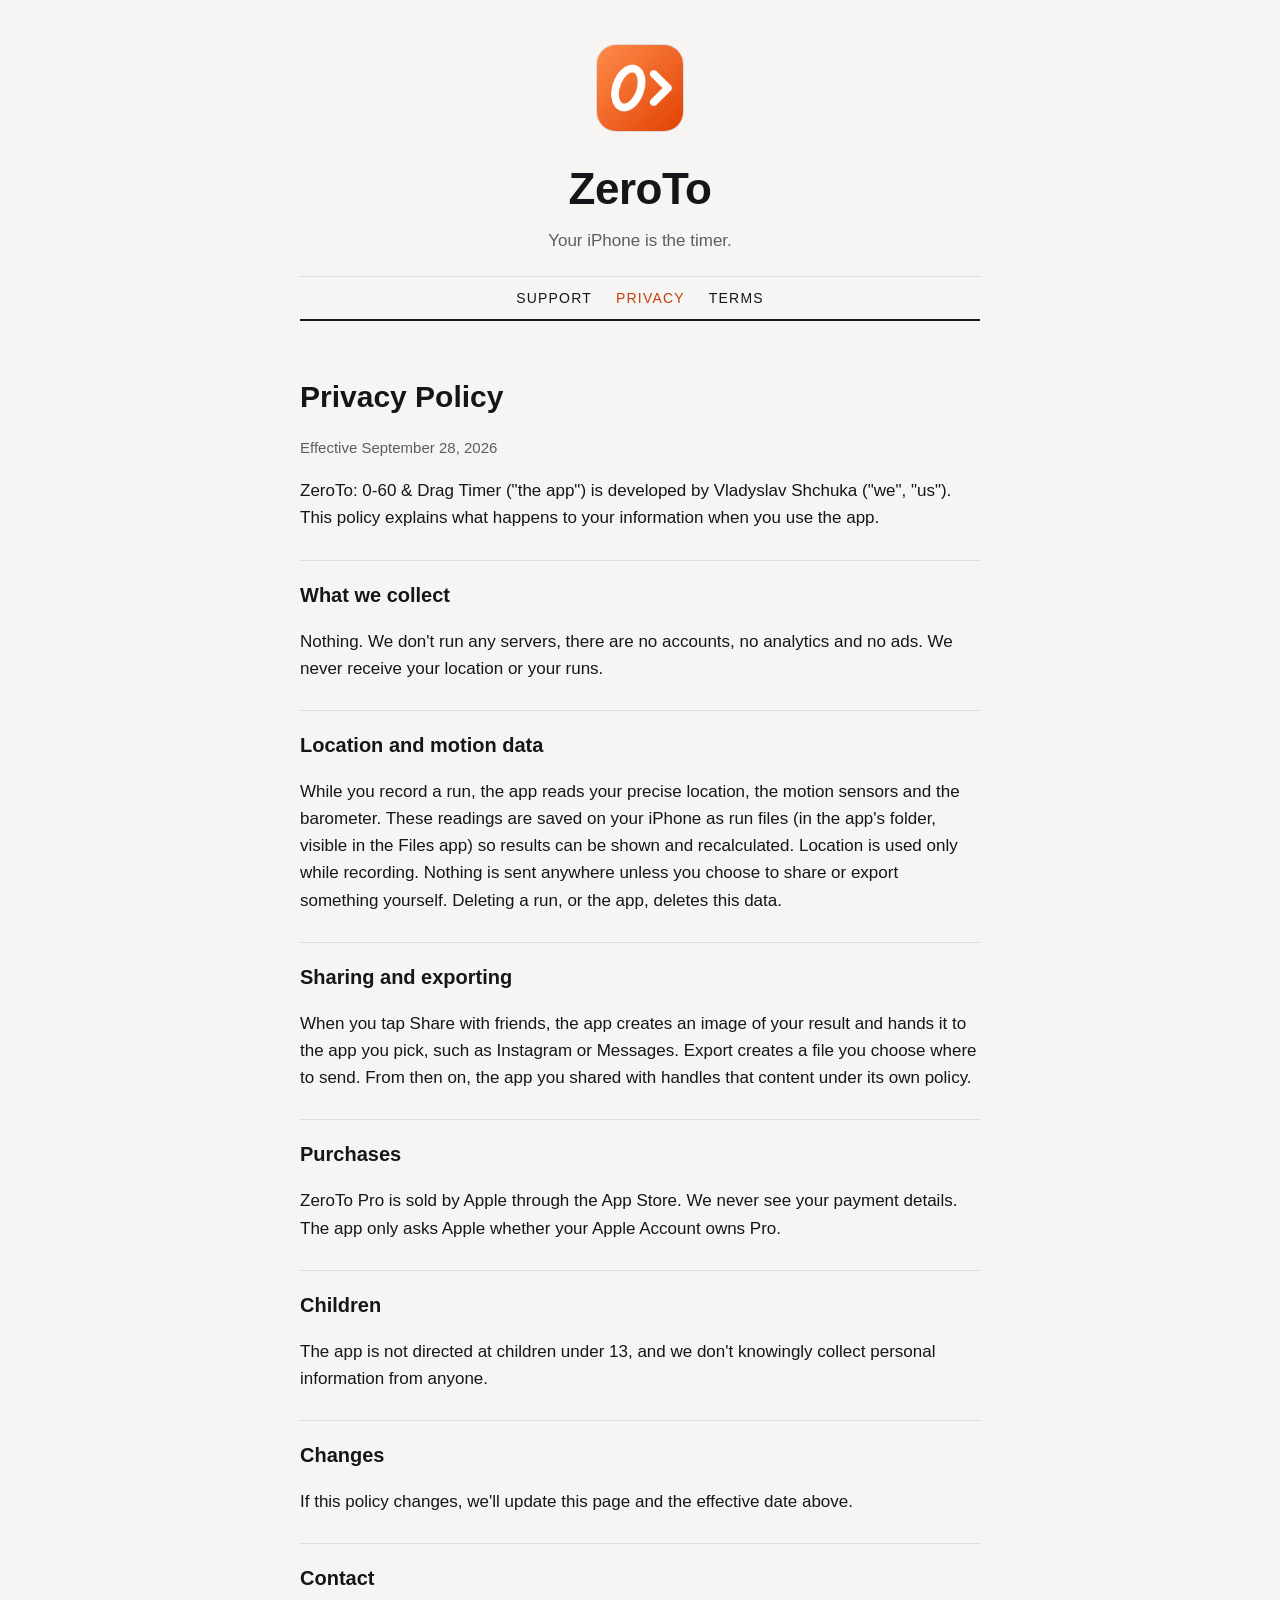
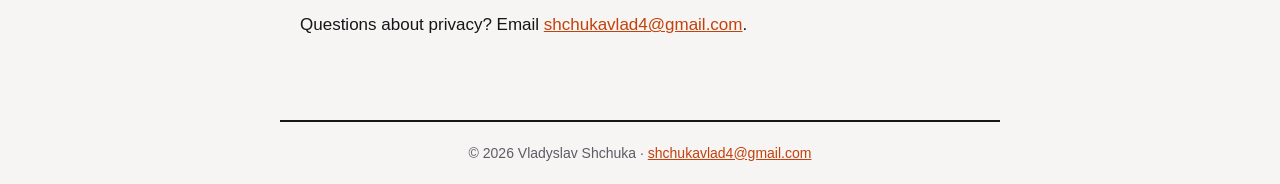
==== privacy.html @ 1f46a09c "ZeroTo support, privacy and terms pages" ====
<!doctype html>
<html lang="en"><head><meta charset="utf-8"><meta name="viewport" content="width=device-width, initial-scale=1">
<title>Privacy Policy · ZeroTo</title><meta name="description" content="ZeroTo measures your car's 0-60 mph, 0-100 km/h and quarter mile with just your iPhone."><link rel="stylesheet" href="style.css"><link rel="icon" href="icon.png"></head>
<body><header class="hero"><img src="icon.png" alt="ZeroTo app icon"><h1>ZeroTo</h1><p>Your iPhone is the timer.</p>
<nav><a href="support.html">Support</a><a href="privacy.html" aria-current="page">Privacy</a><a href="terms.html">Terms</a></nav></header>
<main>
<h2>Privacy Policy</h2>
<p class="muted">Effective September 28, 2026</p>
<p>ZeroTo: 0-60 &amp; Drag Timer ("the app") is developed by Vladyslav Shchuka ("we", "us"). This policy explains what happens to your information when you use the app.</p>

<h3>What we collect</h3>
<p>Nothing. We don't run any servers, there are no accounts, no analytics and no ads. We never receive your location or your runs.</p>

<h3>Location and motion data</h3>
<p>While you record a run, the app reads your precise location, the motion sensors and the barometer. These readings are saved on your iPhone as run files (in the app's folder, visible in the Files app) so results can be shown and recalculated. Location is used only while recording. Nothing is sent anywhere unless you choose to share or export something yourself. Deleting a run, or the app, deletes this data.</p>

<h3>Sharing and exporting</h3>
<p>When you tap Share with friends, the app creates an image of your result and hands it to the app you pick, such as Instagram or Messages. Export creates a file you choose where to send. From then on, the app you shared with handles that content under its own policy.</p>

<h3>Purchases</h3>
<p>ZeroTo Pro is sold by Apple through the App Store. We never see your payment details. The app only asks Apple whether your Apple Account owns Pro.</p>

<h3>Children</h3>
<p>The app is not directed at children under 13, and we don't knowingly collect personal information from anyone.</p>

<h3>Changes</h3>
<p>If this policy changes, we'll update this page and the effective date above.</p>

<h3>Contact</h3>
<p>Questions about privacy? Email <a href="mailto:shchukavlad4@gmail.com">shchukavlad4@gmail.com</a>.</p>
</main><footer>© 2026 Vladyslav Shchuka · <a href="mailto:shchukavlad4@gmail.com">shchukavlad4@gmail.com</a></footer></body></html>
---- style.css ----
:root {
  --paper: #F6F5F3; --surface: #FFFFFF; --ink: #16161A; --muted: #5C5C66; --line: #DEDCD8; --accent: #C2410C;
  color-scheme: light dark;
}
@media (prefers-color-scheme: dark) {
  :root { --paper: #0F0F12; --surface: #1B1B20; --ink: #F3F2EF; --muted: #A3A3AD; --line: #2F2F36; --accent: #FF7A33; }
}
* { box-sizing: border-box; }
body { margin: 0; background: var(--paper); color: var(--ink);
  font: 17px/1.6 -apple-system, BlinkMacSystemFont, "SF Pro Text", "Helvetica Neue", Arial, sans-serif; }
.hero { max-width: 720px; margin: 0 auto; padding: 44px 20px 0; text-align: center; }
.hero img { width: 88px; height: 88px; border-radius: 20px; border: 1px solid var(--line); }
.hero h1 { font-family: "SF Pro Rounded", -apple-system, BlinkMacSystemFont, sans-serif; font-weight: 800; font-size: 44px; letter-spacing: -0.5px; margin: 14px 0 2px; }
.hero p { margin: 0; color: var(--muted); }
nav { margin-top: 22px; padding: 10px 0; font-size: 14px; letter-spacing: 1.2px; text-transform: uppercase;
  border-top: 1px solid var(--line); border-bottom: 2px solid var(--ink); }
nav a { color: var(--ink); text-decoration: none; margin: 0 12px; }
nav a:hover, nav a[aria-current="page"] { color: var(--accent); }
main { max-width: 720px; margin: 0 auto; padding: 24px 20px 64px; }
h2 { font-weight: 800; font-size: 30px; margin: 28px 0 8px; }
h3 { font-weight: 700; font-size: 20px; margin: 28px 0 4px; padding-top: 18px; border-top: 1px solid var(--line); }
a { color: var(--accent); }
ol, ul { padding-left: 22px; }
li { margin: 4px 0; }
.card { background: var(--surface); border: 1px solid var(--line); border-left: 3px solid var(--accent); padding: 18px 22px; margin: 18px 0; }
.muted { color: var(--muted); font-size: 15px; }
footer { max-width: 720px; margin: 0 auto; text-align: center; color: var(--muted); font-size: 14px; padding: 20px; border-top: 2px solid var(--ink); }
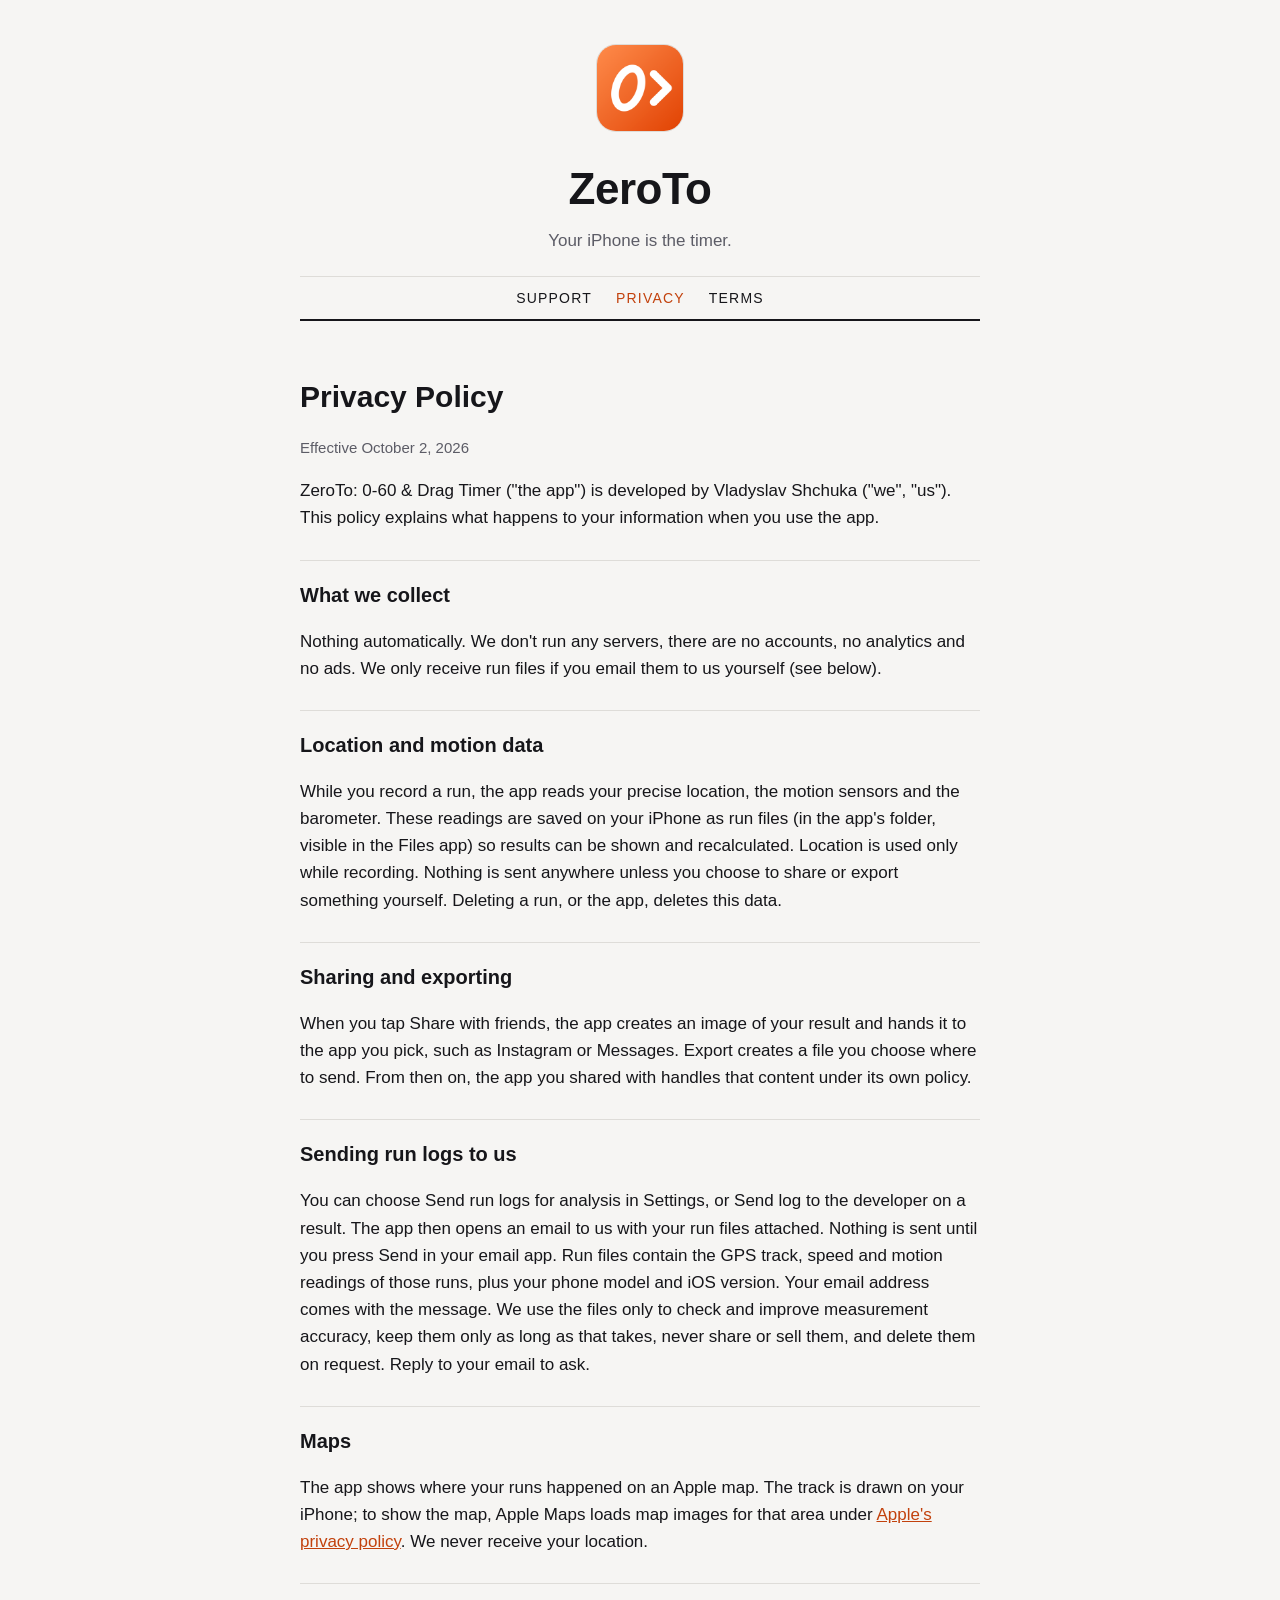
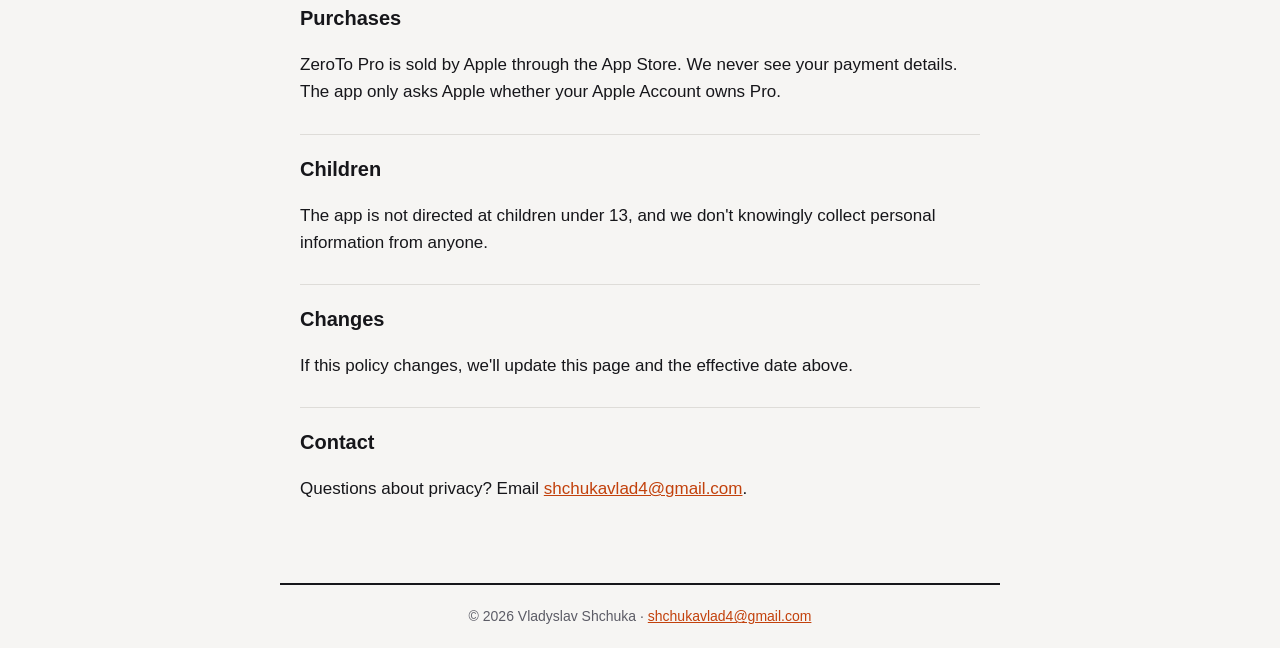
==== commit 4ae8d398: "Privacy: user-sent run logs, maps (ZeroTo 1.1)" ====
--- a/privacy.html
+++ b/privacy.html
@@ -5,17 +5,23 @@
 <nav><a href="support.html">Support</a><a href="privacy.html" aria-current="page">Privacy</a><a href="terms.html">Terms</a></nav></header>
 <main>
 <h2>Privacy Policy</h2>
-<p class="muted">Effective September 28, 2026</p>
+<p class="muted">Effective October 2, 2026</p>
 <p>ZeroTo: 0-60 &amp; Drag Timer ("the app") is developed by Vladyslav Shchuka ("we", "us"). This policy explains what happens to your information when you use the app.</p>
 
 <h3>What we collect</h3>
-<p>Nothing. We don't run any servers, there are no accounts, no analytics and no ads. We never receive your location or your runs.</p>
+<p>Nothing automatically. We don't run any servers, there are no accounts, no analytics and no ads. We only receive run files if you email them to us yourself (see below).</p>
 
 <h3>Location and motion data</h3>
 <p>While you record a run, the app reads your precise location, the motion sensors and the barometer. These readings are saved on your iPhone as run files (in the app's folder, visible in the Files app) so results can be shown and recalculated. Location is used only while recording. Nothing is sent anywhere unless you choose to share or export something yourself. Deleting a run, or the app, deletes this data.</p>
 
 <h3>Sharing and exporting</h3>
 <p>When you tap Share with friends, the app creates an image of your result and hands it to the app you pick, such as Instagram or Messages. Export creates a file you choose where to send. From then on, the app you shared with handles that content under its own policy.</p>
+
+<h3>Sending run logs to us</h3>
+<p>You can choose Send run logs for analysis in Settings, or Send log to the developer on a result. The app then opens an email to us with your run files attached. Nothing is sent until you press Send in your email app. Run files contain the GPS track, speed and motion readings of those runs, plus your phone model and iOS version. Your email address comes with the message. We use the files only to check and improve measurement accuracy, keep them only as long as that takes, never share or sell them, and delete them on request. Reply to your email to ask.</p>
+
+<h3>Maps</h3>
+<p>The app shows where your runs happened on an Apple map. The track is drawn on your iPhone; to show the map, Apple Maps loads map images for that area under <a href="https://www.apple.com/legal/privacy/data/en/apple-maps/">Apple's privacy policy</a>. We never receive your location.</p>
 
 <h3>Purchases</h3>
 <p>ZeroTo Pro is sold by Apple through the App Store. We never see your payment details. The app only asks Apple whether your Apple Account owns Pro.</p>
